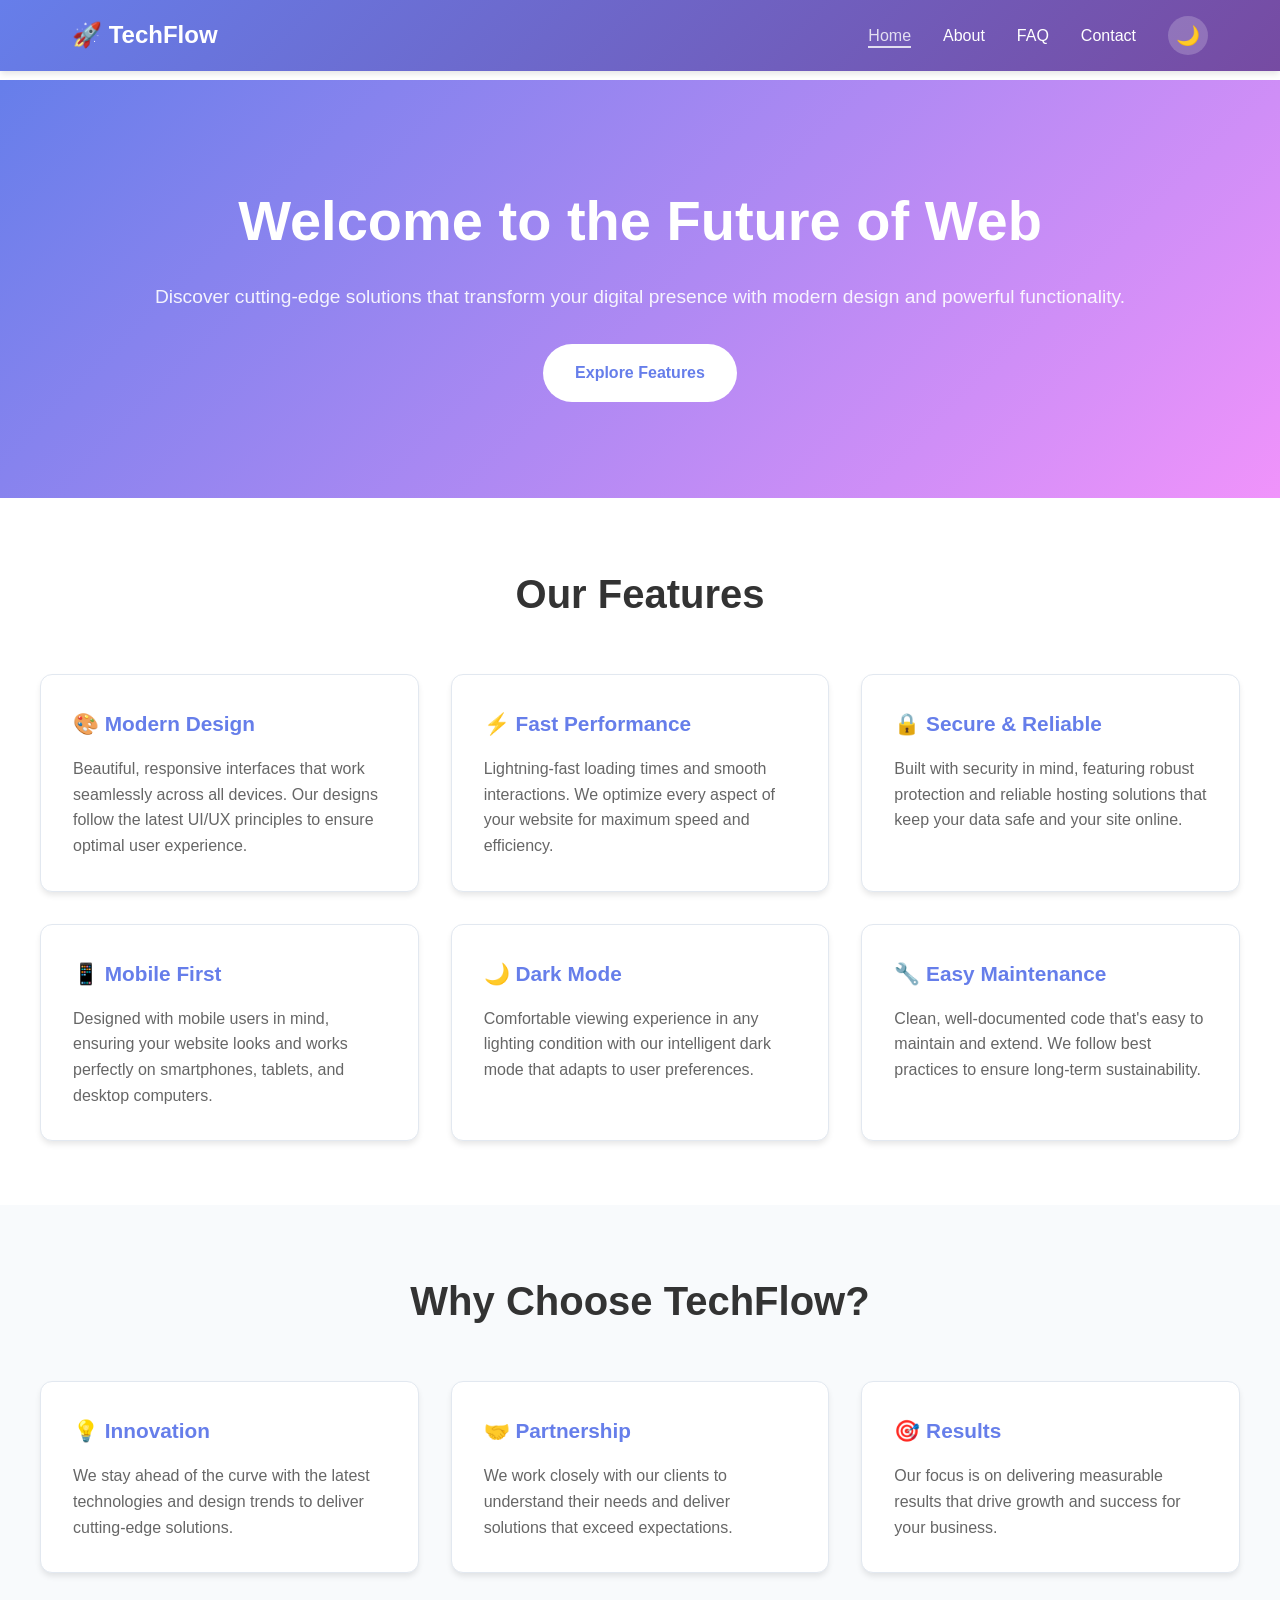
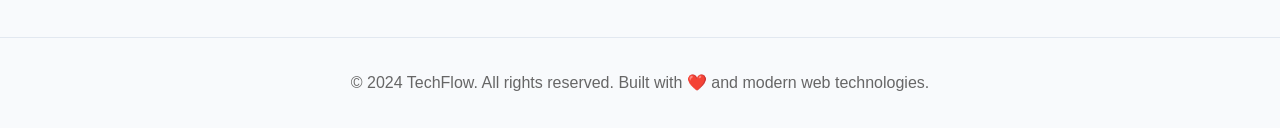
==== index.html @ b18c20d1 "Merge 587d68e99f4a07c1f8d3c327cdf5bd6d58d8a0d9 into d13f89bc27926cd7b11737c04a99f1c577ac0d6a" ====
<!DOCTYPE html>
<html lang="en">
<head>
    <meta charset="UTF-8">
    <meta name="viewport" content="width=device-width, initial-scale=1.0">
    <title>TechFlow - Modern Web Solutions</title>
    <link rel="stylesheet" href="styles.css">
    <meta name="description" content="TechFlow provides modern web solutions with cutting-edge technology and innovative design.">
    <link rel="icon" href="data:image/svg+xml,<svg xmlns='http://www.w3.org/2000/svg' viewBox='0 0 100 100'><text y='.9em' font-size='90'>🚀</text></svg>">
</head>
<body>
    <header>
        <nav>
            <a href="index.html" class="logo">🚀 TechFlow</a>
            <ul class="nav-links">
                <li><a href="index.html">Home</a></li>
                <li><a href="about.html">About</a></li>
                <li><a href="faq.html">FAQ</a></li>
                <li><a href="contact.html">Contact</a></li>
                <li><button class="theme-toggle" aria-label="Toggle theme">🌙</button></li>
            </ul>
            <button class="mobile-menu" aria-label="Toggle menu">☰</button>
        </nav>
    </header>

    <main>
        <section class="hero">
            <div class="container">
                <h1>Welcome to the Future of Web</h1>
                <p>Discover cutting-edge solutions that transform your digital presence with modern design and powerful functionality.</p>
                <a href="#features" class="btn">Explore Features</a>
            </div>
        </section>

        <section id="features" class="section">
            <div class="container">
                <h2 class="section-title">Our Features</h2>
                <div class="cards">
                    <div class="card">
                        <h3>🎨 Modern Design</h3>
                        <p>Beautiful, responsive interfaces that work seamlessly across all devices. Our designs follow the latest UI/UX principles to ensure optimal user experience.</p>
                    </div>
                    <div class="card">
                        <h3>⚡ Fast Performance</h3>
                        <p>Lightning-fast loading times and smooth interactions. We optimize every aspect of your website for maximum speed and efficiency.</p>
                    </div>
                    <div class="card">
                        <h3>🔒 Secure & Reliable</h3>
                        <p>Built with security in mind, featuring robust protection and reliable hosting solutions that keep your data safe and your site online.</p>
                    </div>
                    <div class="card">
                        <h3>📱 Mobile First</h3>
                        <p>Designed with mobile users in mind, ensuring your website looks and works perfectly on smartphones, tablets, and desktop computers.</p>
                    </div>
                    <div class="card">
                        <h3>🌙 Dark Mode</h3>
                        <p>Comfortable viewing experience in any lighting condition with our intelligent dark mode that adapts to user preferences.</p>
                    </div>
                    <div class="card">
                        <h3>🔧 Easy Maintenance</h3>
                        <p>Clean, well-documented code that's easy to maintain and extend. We follow best practices to ensure long-term sustainability.</p>
                    </div>
                </div>
            </div>
        </section>

        <section class="section" style="background: var(--bg-light);">
            <div class="container">
                <h2 class="section-title">Why Choose TechFlow?</h2>
                <div class="cards">
                    <div class="card">
                        <h3>💡 Innovation</h3>
                        <p>We stay ahead of the curve with the latest technologies and design trends to deliver cutting-edge solutions.</p>
                    </div>
                    <div class="card">
                        <h3>🤝 Partnership</h3>
                        <p>We work closely with our clients to understand their needs and deliver solutions that exceed expectations.</p>
                    </div>
                    <div class="card">
                        <h3>🎯 Results</h3>
                        <p>Our focus is on delivering measurable results that drive growth and success for your business.</p>
                    </div>
                </div>
            </div>
        </section>
    </main>

    <footer>
        <div class="container">
            <p>&copy; 2024 TechFlow. All rights reserved. Built with ❤️ and modern web technologies.</p>
        </div>
    </footer>

    <script src="script.js"></script>
</body>
</html>
---- styles.css ----
/* Modern CSS Reset */
* {
    margin: 0;
    padding: 0;
    box-sizing: border-box;
}

/* CSS Variables for Theme */
:root {
    --primary-color: #667eea;
    --secondary-color: #764ba2;
    --accent-color: #f093fb;
    --text-color: #333;
    --text-light: #666;
    --bg-color: #ffffff;
    --bg-light: #f8fafc;
    --border-color: #e2e8f0;
    --shadow: 0 4px 6px -1px rgba(0, 0, 0, 0.1);
    --shadow-lg: 0 20px 25px -5px rgba(0, 0, 0, 0.1);
}

/* Dark theme */
[data-theme="dark"] {
    --text-color: #f7fafc;
    --text-light: #a0aec0;
    --bg-color: #1a202c;
    --bg-light: #2d3748;
    --border-color: #4a5568;
}

/* Typography */
body {
    font-family: 'Segoe UI', Tahoma, Geneva, Verdana, sans-serif;
    line-height: 1.6;
    color: var(--text-color);
    background: var(--bg-color);
    transition: all 0.3s ease;
}

/* Header */
header {
    background: linear-gradient(135deg, var(--primary-color), var(--secondary-color));
    color: white;
    padding: 1rem 0;
    position: fixed;
    width: 100%;
    top: 0;
    z-index: 1000;
    box-shadow: var(--shadow);
}

nav {
    max-width: 1200px;
    margin: 0 auto;
    display: flex;
    justify-content: space-between;
    align-items: center;
    padding: 0 2rem;
}

.logo {
    font-size: 1.5rem;
    font-weight: bold;
    text-decoration: none;
    color: white;
}

.nav-links {
    display: flex;
    list-style: none;
    gap: 2rem;
    align-items: center;
}

.nav-links a {
    color: white;
    text-decoration: none;
    transition: opacity 0.3s ease;
    font-weight: 500;
}

.nav-links a:hover,
.nav-links a.active {
    opacity: 0.8;
    border-bottom: 2px solid white;
    padding-bottom: 2px;
}

/* Theme Toggle Button */
.theme-toggle {
    background: rgba(255, 255, 255, 0.2);
    border: none;
    color: white;
    padding: 0.5rem;
    border-radius: 50%;
    cursor: pointer;
    font-size: 1.2rem;
    transition: background 0.3s ease;
}

.theme-toggle:hover {
    background: rgba(255, 255, 255, 0.3);
}

/* Mobile Menu */
.mobile-menu {
    display: none;
    background: none;
    border: none;
    color: white;
    font-size: 1.5rem;
    cursor: pointer;
}

/* Main Content */
main {
    margin-top: 80px;
    min-height: calc(100vh - 160px);
}

/* Hero Section */
.hero {
    background: linear-gradient(135deg, var(--primary-color), var(--accent-color));
    color: white;
    text-align: center;
    padding: 6rem 2rem;
}

.hero h1 {
    font-size: 3.5rem;
    margin-bottom: 1rem;
    font-weight: 700;
}

.hero p {
    font-size: 1.2rem;
    margin-bottom: 2rem;
    opacity: 0.9;
}

.btn {
    display: inline-block;
    background: white;
    color: var(--primary-color);
    padding: 1rem 2rem;
    text-decoration: none;
    border-radius: 50px;
    font-weight: 600;
    transition: all 0.3s ease;
    border: none;
    cursor: pointer;
    font-size: 1rem;
}

.btn:hover {
    transform: translateY(-2px);
    box-shadow: var(--shadow-lg);
}

/* Sections */
.section {
    padding: 4rem 2rem;
}

.container {
    max-width: 1200px;
    margin: 0 auto;
}

.section-title {
    text-align: center;
    font-size: 2.5rem;
    margin-bottom: 3rem;
    color: var(--text-color);
}

/* Cards */
.cards {
    display: grid;
    grid-template-columns: repeat(auto-fit, minmax(300px, 1fr));
    gap: 2rem;
    margin-top: 3rem;
}

.card {
    background: var(--bg-color);
    border-radius: 12px;
    padding: 2rem;
    box-shadow: var(--shadow);
    transition: all 0.3s ease;
    border: 1px solid var(--border-color);
}

.card:hover {
    transform: translateY(-5px);
    box-shadow: var(--shadow-lg);
}

.card h3 {
    color: var(--primary-color);
    margin-bottom: 1rem;
    font-size: 1.3rem;
}

.card p {
    color: var(--text-light);
    line-height: 1.6;
}

/* Contact Form */
.contact-form {
    max-width: 600px;
    margin: 0 auto;
    background: var(--bg-light);
    padding: 2rem;
    border-radius: 12px;
    box-shadow: var(--shadow);
}

.form-group {
    margin-bottom: 1.5rem;
}

.form-group label {
    display: block;
    margin-bottom: 0.5rem;
    color: var(--text-color);
    font-weight: 500;
}

.form-group input,
.form-group textarea {
    width: 100%;
    padding: 1rem;
    border: 2px solid var(--border-color);
    border-radius: 8px;
    font-size: 1rem;
    background: var(--bg-color);
    color: var(--text-color);
    transition: border-color 0.3s ease;
}

.form-group input:focus,
.form-group textarea:focus {
    outline: none;
    border-color: var(--primary-color);
}

.form-group textarea {
    resize: vertical;
    height: 120px;
}

/* Footer */
footer {
    background: var(--bg-light);
    text-align: center;
    padding: 2rem;
    border-top: 1px solid var(--border-color);
    color: var(--text-light);
}

/* Animations */
@keyframes fadeInUp {
    from {
        opacity: 0;
        transform: translateY(30px);
    }
    to {
        opacity: 1;
        transform: translateY(0);
    }
}

.fade-in {
    animation: fadeInUp 0.6s ease-out;
}

/* Responsive Design */
@media (max-width: 768px) {
    .nav-links {
        display: none;
        position: absolute;
        top: 100%;
        left: 0;
        width: 100%;
        background: linear-gradient(135deg, var(--primary-color), var(--secondary-color));
        flex-direction: column;
        padding: 2rem;
        gap: 1rem;
    }

    .nav-links.active {
        display: flex;
    }

    .mobile-menu {
        display: block;
    }

    .hero h1 {
        font-size: 2.5rem;
    }

    .hero p {
        font-size: 1rem;
    }

    nav {
        padding: 0 1rem;
    }

    .section {
        padding: 3rem 1rem;
    }

    .cards {
        grid-template-columns: 1fr;
        gap: 1rem;
    }
}

/* Utility Classes */
.text-center {
    text-align: center;
}

.mb-2 {
    margin-bottom: 1rem;
}

.mt-2 {
    margin-top: 1rem;
}

/* FAQ Section */

.faq-section {
    padding: 60px 0;
}

.faq-item {
    background: var(--bg);
    padding: 18px 20px;
    border-radius: 12px;
    margin-bottom: 15px;
    border: 1px solid var(--border);
    cursor: pointer;
    transition: 0.25s ease;
}

.faq-item:hover {
    background: var(--bg-light);
    transform: translateY(-2px);
}

.faq-question {
    margin: 0;
    font-size: 1.1rem;
    font-weight: 600;
    color: var(--text);
    display: flex;
    justify-content: space-between;
    align-items: center;
}

.faq-question::after {
    content: "➕";
    font-size: 0.9rem;
    transition: transform 0.3s;
}

.faq-item.active .faq-question::after {
    transform: rotate(180deg);
}

.faq-answer {
    max-height: 0;
    overflow: hidden;
    margin-top: 0;
    color: var(--text-light);
    line-height: 1.5;
    transition: max-height 0.35s ease, margin-top 0.35s ease;
}

.faq-item.active .faq-answer {
    max-height: 500px;
    margin-top: 10px;
}

body.dark .faq-item {
    background: #1a1a1a;
    border-color: #2a2a2a;
}

body.dark .faq-item:hover {
    background: #222;
}

body.dark .faq-question {
    color: #fff;
}

body.dark .faq-answer {
    color: #ccc;
}
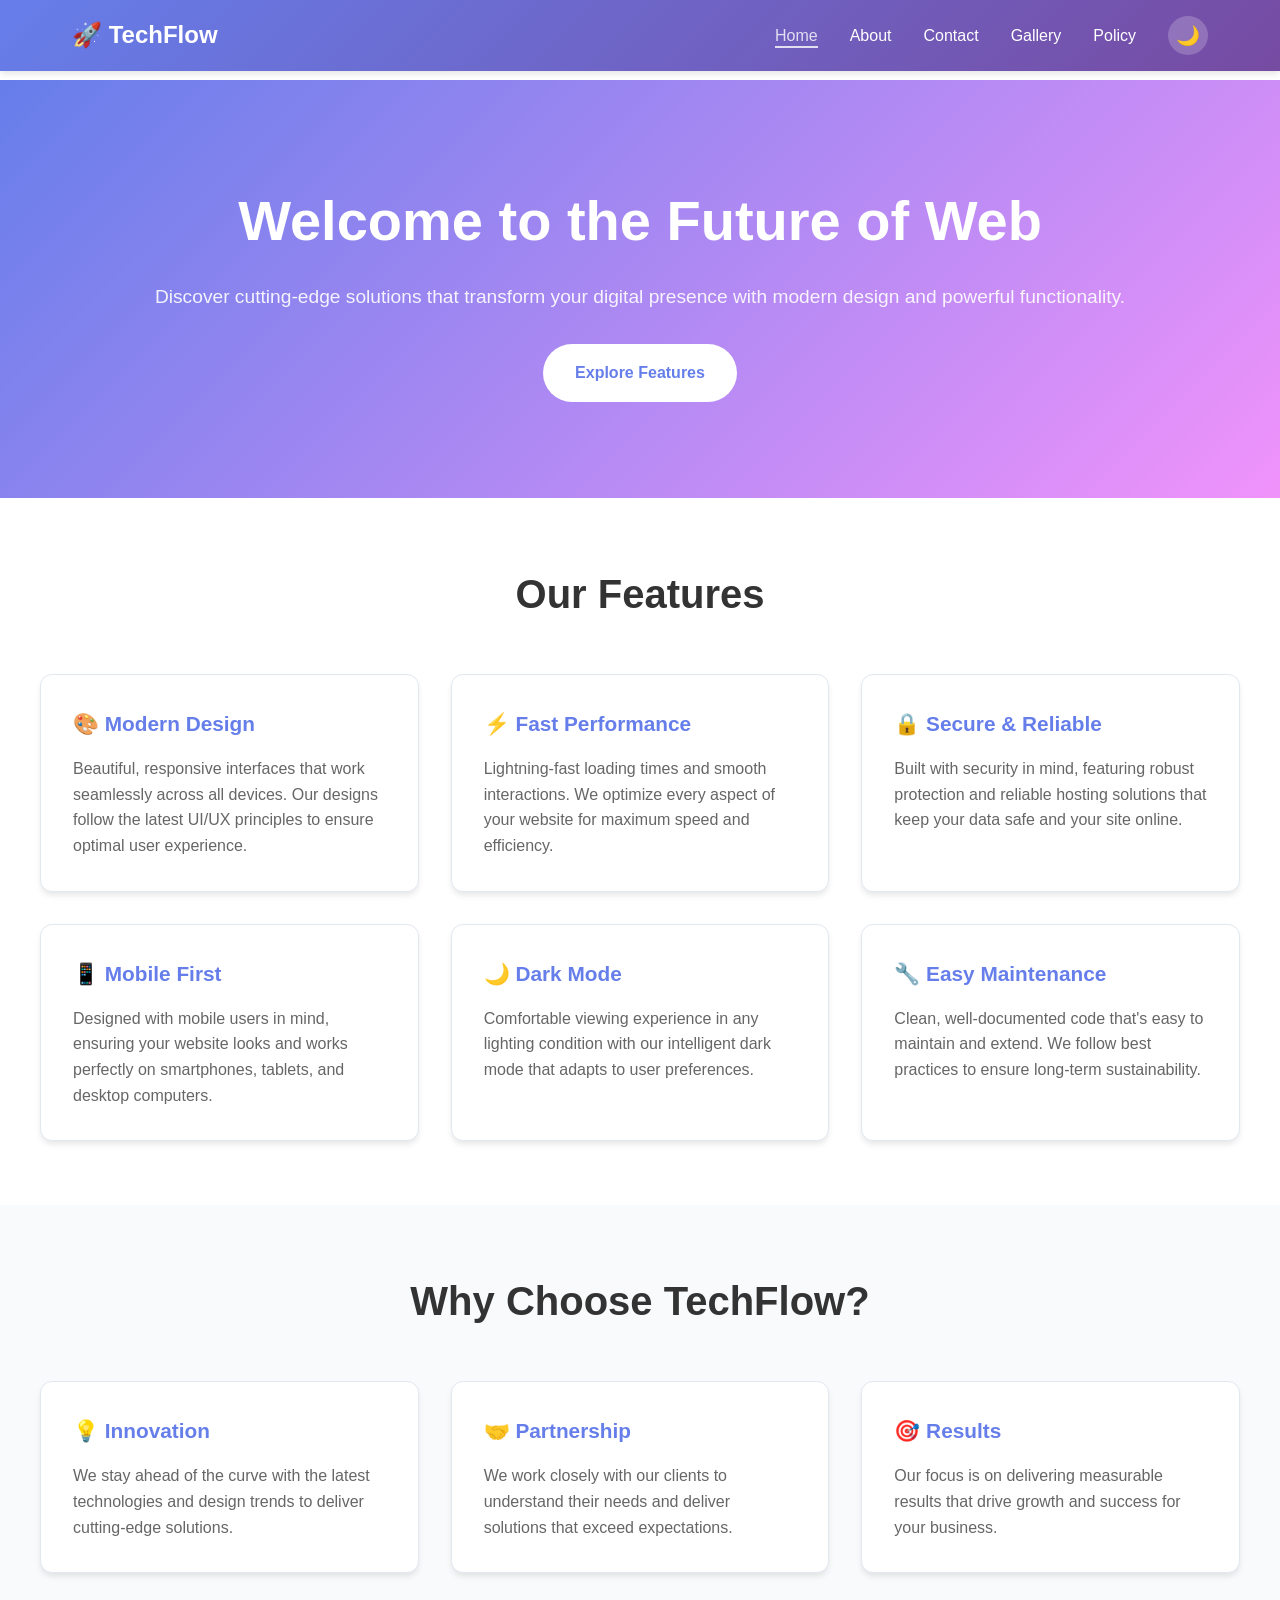
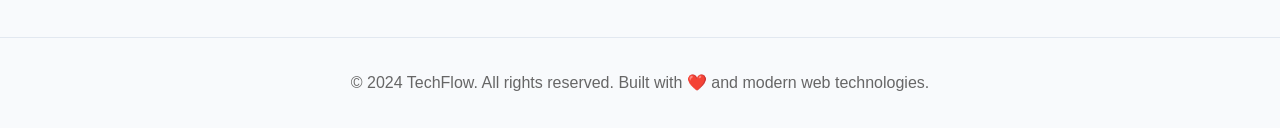
==== commit bc548492: "Merge 83e47b2e804199047679b8ce655b9cbf8718882e into d13f89bc27926cd7b11737c04a99f1c577ac0d6a" ====
--- a/index.html
+++ b/index.html
@@ -6,6 +6,7 @@
     <title>TechFlow - Modern Web Solutions</title>
     <link rel="stylesheet" href="styles.css">
     <meta name="description" content="TechFlow provides modern web solutions with cutting-edge technology and innovative design.">
+    
     <link rel="icon" href="data:image/svg+xml,<svg xmlns='http://www.w3.org/2000/svg' viewBox='0 0 100 100'><text y='.9em' font-size='90'>🚀</text></svg>">
 </head>
 <body>
@@ -15,8 +16,9 @@
             <ul class="nav-links">
                 <li><a href="index.html">Home</a></li>
                 <li><a href="about.html">About</a></li>
-                <li><a href="faq.html">FAQ</a></li>
                 <li><a href="contact.html">Contact</a></li>
+                <li><a href="gallery.html">Gallery</a></li>
+                <li><a href="policy.html">Policy</a></li>
                 <li><button class="theme-toggle" aria-label="Toggle theme">🌙</button></li>
             </ul>
             <button class="mobile-menu" aria-label="Toggle menu">☰</button>
--- a/styles.css
+++ b/styles.css
@@ -333,74 +333,283 @@
     margin-top: 1rem;
 }
 
-/* FAQ Section */
-
-.faq-section {
-    padding: 60px 0;
-}
-
-.faq-item {
-    background: var(--bg);
-    padding: 18px 20px;
+div.gallery {
+    display: flex;
+    flex-wrap: wrap;
+    gap: 20px;
+    justify-content: flex-start;
+    align-items: stretch;
+    padding: 1rem 0;
+    margin-top: 120px;
+}
+
+/* Card */
+div.gallery-item {
+    background: var(--bg-color);
+    width: 220px;
     border-radius: 12px;
-    margin-bottom: 15px;
-    border: 1px solid var(--border);
+    overflow: hidden;
+    box-shadow: var(--shadow);
+    border: 1px solid var(--border-color);
+    transition: transform 0.35s cubic-bezier(.2,.9,.2,1), box-shadow 0.35s, filter 0.35s;
     cursor: pointer;
+    position: relative;
+    display: flex;
+    flex-direction: column;
+}
+
+
+div.gallery-item .badge {
+    position: absolute;
+    top: 10px;
+    left: 10px;
+    background: linear-gradient(90deg, var(--primary-color), var(--accent-color));
+    color: #fff;
+    padding: 0.25rem 0.5rem;
+    font-size: 0.75rem;
+    border-radius: 999px;
+    box-shadow: 0 6px 12px rgba(0,0,0,0.08);
+    pointer-events: none;
+}
+
+div.gallery-item img {
+    width: 100%;
+    height: 150px;
+    object-fit: cover;
+    display: block;
+    transition: transform 0.45s ease, filter 0.35s ease;
+    will-change: transform;
+}
+
+
+div.gallery-item::after {
+    content: "";
+    position: absolute;
+    left: 0;
+    right: 0;
+    bottom: 56px; 
+    height: 56px;
+    background: linear-gradient(180deg, rgba(0,0,0,0) 0%, rgba(0,0,0,0.14) 100%);
+    pointer-events: none;
+}
+
+
+div.gallery-item:hover,
+div.gallery-item:focus-within {
+    transform: translateY(-10px);
+    box-shadow: 0 20px 30px rgba(0, 0, 0, 0.18);
+    z-index: 2;
+}
+div.gallery-item:hover img,
+div.gallery-item:focus-within img {
+    transform: scale(1.08);
+    filter: brightness(0.98);
+}
+
+
+div.gallery-item .one {
+    padding: 12px 14px;
+    text-align: center;
+    font-size: 16px;
+    font-weight: 600;
+    color: var(--text-color);
+    background: linear-gradient(180deg, transparent, rgba(0,0,0,0.01));
+    margin-top: auto;
+}
+
+
+div.gallery-item .meta {
+    font-size: 13px;
+    color: var(--text-light);
+    margin-top: 6px;
+}
+
+
+div.gallery-item a,
+div.gallery-item button {
+    display: block;
+    width: 100%;
+    border: 0;
+    background: transparent;
+    text-align: inherit;
+    color: inherit;
+}
+
+
+@media (max-width: 1024px) {
+    div.gallery-item {
+        width: 200px;
+    }
+}
+@media (max-width: 768px) {
+    div.gallery-item {
+        width: calc(50% - 10px);
+    }
+}
+@media (max-width: 480px) {
+    div.gallery-item {
+        width: 100%;
+    }
+}
+/* =============================
+   POLICY PAGE STYLING (NEW)
+============================= */
+
+/* Page Container */
+.policy-container {
+    max-width: 1200px;
+    margin: 0 auto;
+    padding: 2rem 1.5rem;
+    margin-top: 50px; /* below header */
+    color: var(--text-color);
+}
+
+/* Header Branding */
+.policy-header {
+    display: flex;
+    gap: 16px;
+    align-items: center;
+    margin-bottom: 2rem;
+}
+
+.policy-logo {
+    width: 55px;
+    height: 55px;
+    background: linear-gradient(135deg, var(--primary-color), var(--accent-color));
+    border-radius: 14px;
+}
+
+.policy-header h1 {
+    font-size: 2rem;
+    font-weight: 700;
+}
+
+.policy-header p {
+    color: var(--text-light);
+    margin-top: 40px;
+}
+
+/* Card Layout — now SINGLE COLUMN */
+.policy-card {
+    background: var(--bg-color);
+    padding: 2rem;
+    border-radius: 16px;
+    box-shadow: var(--shadow);
+    border: 1px solid var(--border-color);
+    display: block; /* changed from grid */
+}
+
+/* ----------- HORIZONTAL TABLE OF CONTENTS (TOP) ----------- */
+
+.policy-toc {
+    position: sticky;
+    top: 80px;
+    background: var(--bg-color);
+    padding: 1rem 0;
+    border-bottom: 1px solid var(--border-color);
+    z-index: 50;
+}
+
+.policy-toc h3 {
+    display: none; /* Hide title */
+}
+
+.policy-toc ul {
+    display: flex;
+    gap: 1rem;
+    list-style: none;
+    overflow-x: auto;
+    padding-bottom: 0.5rem;
+}
+
+.policy-toc li {
+    margin-bottom: 0; /* remove old spacing */
+}
+
+.policy-toc a {
+    text-decoration: none;
+    color: var(--text-light);
+    padding: 8px 14px;
+    border-radius: 8px;
+    white-space: nowrap;
+    display: block;
     transition: 0.25s ease;
 }
 
-.faq-item:hover {
+.policy-toc a:hover {
     background: var(--bg-light);
-    transform: translateY(-2px);
-}
-
-.faq-question {
-    margin: 0;
-    font-size: 1.1rem;
+    color: var(--primary-color);
+}
+
+.policy-toc a.active {
+    background: var(--primary-color);
+    color: white;
+}
+
+/* ----------- POLICY CONTENT ----------- */
+
+.policy-content {
+    margin-top: 2rem;
+}
+
+.policy-content h2 {
+    font-size: 1.7rem;
+    margin-top: 1rem;
     font-weight: 600;
-    color: var(--text);
-    display: flex;
-    justify-content: space-between;
-    align-items: center;
-}
-
-.faq-question::after {
-    content: "➕";
+    color: var(--text-color);
+}
+
+.policy-content p {
+    margin-top: 1rem;
+    color: var(--text-color);
+}
+
+.policy-content ul {
+    margin-top: 1rem;
+    padding-left: 20px;
+    color: var(--text-light);
+}
+
+.policy-content .meta {
+    color: var(--text-light);
     font-size: 0.9rem;
-    transition: transform 0.3s;
-}
-
-.faq-item.active .faq-question::after {
-    transform: rotate(180deg);
-}
-
-.faq-answer {
-    max-height: 0;
-    overflow: hidden;
-    margin-top: 0;
-    color: var(--text-light);
-    line-height: 1.5;
-    transition: max-height 0.35s ease, margin-top 0.35s ease;
-}
-
-.faq-item.active .faq-answer {
-    max-height: 500px;
-    margin-top: 10px;
-}
-
-body.dark .faq-item {
-    background: #1a1a1a;
-    border-color: #2a2a2a;
-}
-
-body.dark .faq-item:hover {
-    background: #222;
-}
-
-body.dark .faq-question {
-    color: #fff;
-}
-
-body.dark .faq-answer {
-    color: #ccc;
-}
+}
+
+/* Details Section */
+.policy-content details {
+    background: var(--bg-light);
+    padding: 1rem;
+    border-radius: 10px;
+    border: 1px solid var(--border-color);
+    margin-top: 1rem;
+}
+
+.policy-content summary {
+    cursor: pointer;
+    font-weight: 600;
+    margin-bottom: 0.5rem;
+}
+
+/* Contact box */
+.policy-content pre {
+    background: var(--bg-light);
+    padding: 1rem;
+    border-radius: 10px;
+    border: 1px solid var(--border-color);
+    white-space: pre-wrap;
+}
+
+/* Footer */
+.policy-footer {
+    text-align: center;
+    margin-top: 2.5rem;
+    padding: 2rem;
+    color: var(--text-light);
+}
+
+/* Responsive */
+@media (max-width: 900px) {
+    .policy-toc ul {
+        gap: 0.5rem;
+    }
+}
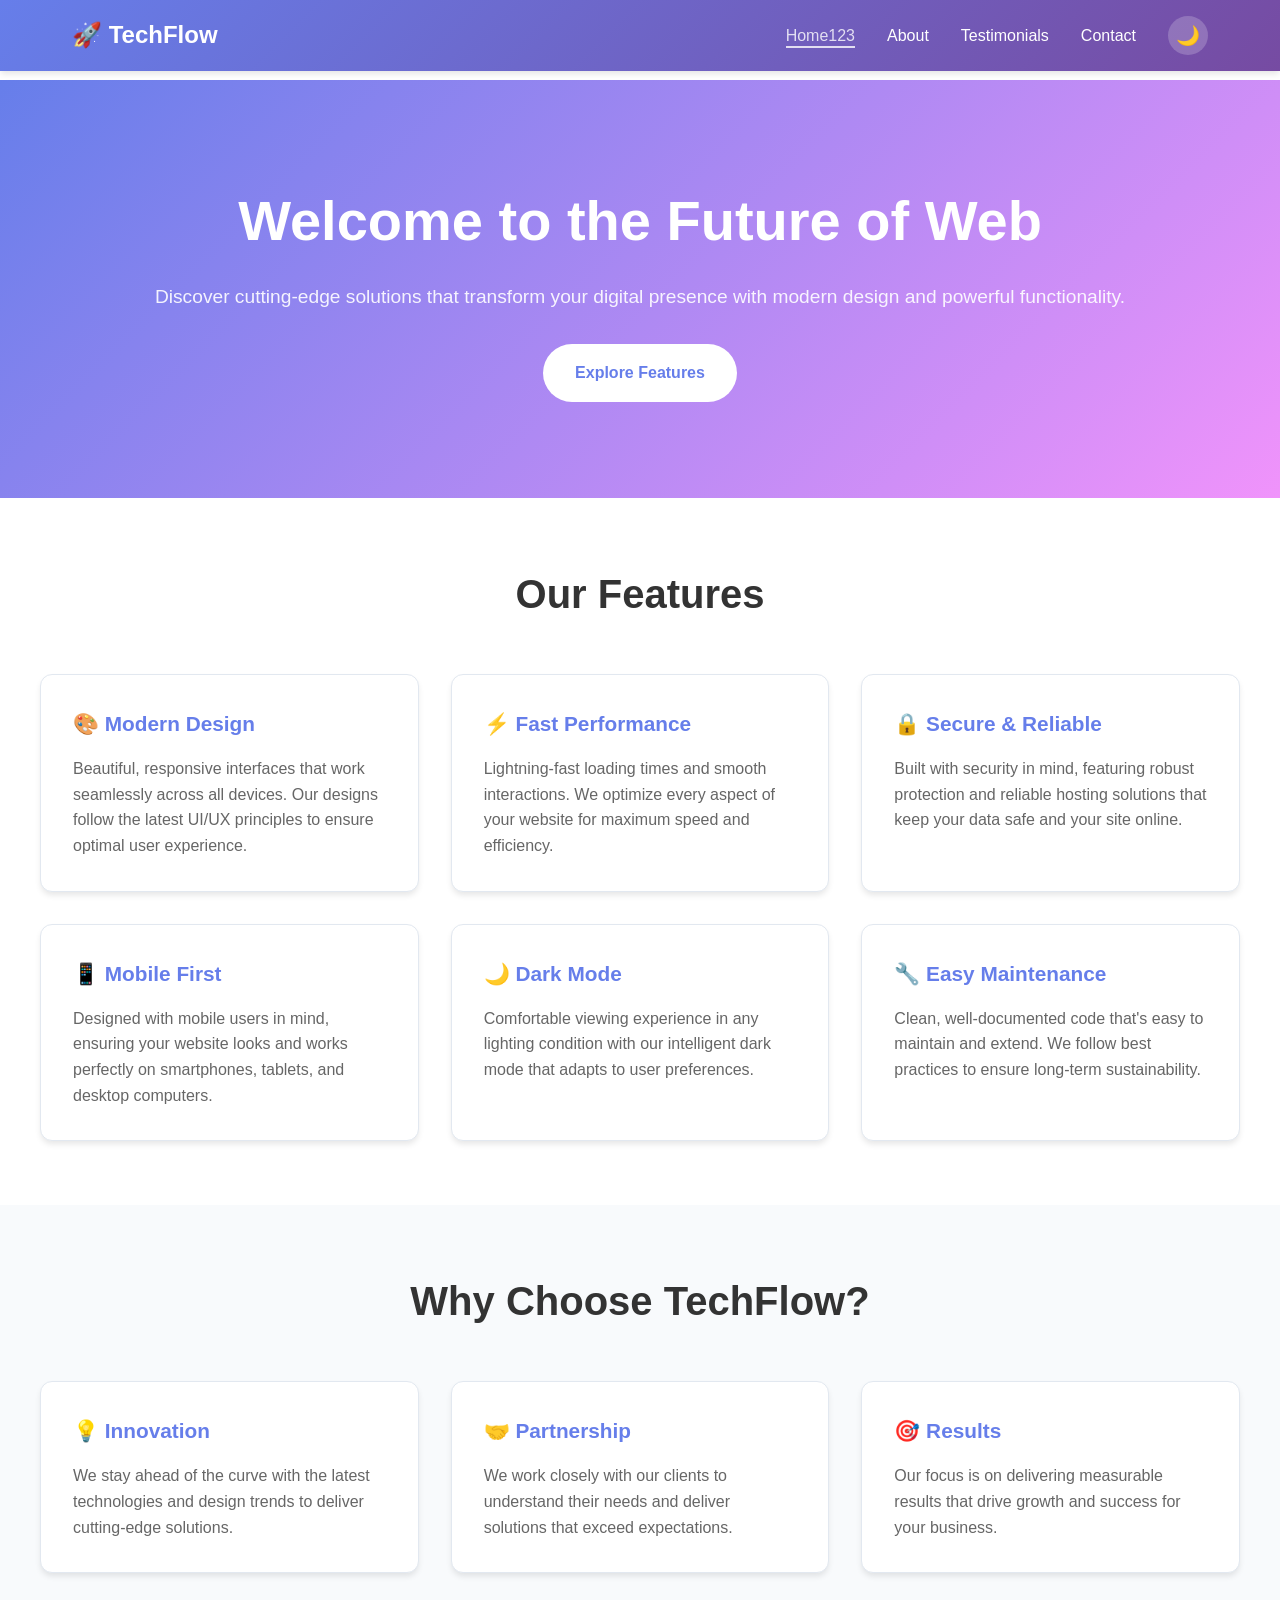
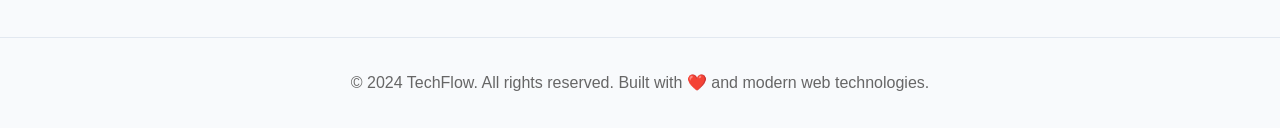
==== commit e82378fd: "Merge 4e12eeef7d5f7307e811977f79824d04627dd2b0 into e3f1cab44e240ab74a42fd7974aa0d765b039987" ====
--- a/index.html
+++ b/index.html
@@ -6,7 +6,6 @@
     <title>TechFlow - Modern Web Solutions</title>
     <link rel="stylesheet" href="styles.css">
     <meta name="description" content="TechFlow provides modern web solutions with cutting-edge technology and innovative design.">
-    
     <link rel="icon" href="data:image/svg+xml,<svg xmlns='http://www.w3.org/2000/svg' viewBox='0 0 100 100'><text y='.9em' font-size='90'>🚀</text></svg>">
 </head>
 <body>
@@ -14,11 +13,10 @@
         <nav>
             <a href="index.html" class="logo">🚀 TechFlow</a>
             <ul class="nav-links">
-                <li><a href="index.html">Home</a></li>
+                <li><a href="index.html">Home123</a></li>
                 <li><a href="about.html">About</a></li>
+                <li><a href="testimonials.html">Testimonials</a></li>
                 <li><a href="contact.html">Contact</a></li>
-                <li><a href="gallery.html">Gallery</a></li>
-                <li><a href="policy.html">Policy</a></li>
                 <li><button class="theme-toggle" aria-label="Toggle theme">🌙</button></li>
             </ul>
             <button class="mobile-menu" aria-label="Toggle menu">☰</button>
--- a/styles.css
+++ b/styles.css
@@ -45,7 +45,7 @@
     position: fixed;
     width: 100%;
     top: 0;
-    z-index: 1000;
+    /* z-index: 1; */
     box-shadow: var(--shadow);
 }
 
@@ -64,6 +64,7 @@
     text-decoration: none;
     color: white;
 }
+
 
 .nav-links {
     display: flex;
@@ -279,24 +280,41 @@
 /* Responsive Design */
 @media (max-width: 768px) {
     .nav-links {
-        display: none;
+
         position: absolute;
-        top: 100%;
-        left: 0;
+        top: -300px;
+        right: 0;
+        background: linear-gradient(135deg, var(--primary-color), var(--secondary-color));
         width: 100%;
-        background: linear-gradient(135deg, var(--primary-color), var(--secondary-color));
         flex-direction: column;
-        padding: 2rem;
-        gap: 1rem;
+        gap: 1.5rem;
+        padding: 2rem 0;
+        transition: transform 1s ease, top 0.4s ease;
+        transform: translateY(-100%);
     }
 
     .nav-links.active {
-        display: flex;
+        top: 60px;
+        transform: translateY(0);
     }
 
     .mobile-menu {
         display: block;
     }
+
+    nav .nav-links a {
+        font-size: 1.2rem;
+        padding: 0.5rem 0;
+    }
+
+    .logo, header{
+  z-index:1000;
+}
+
+.nav-links {
+  z-index:-1;
+}
+
 
     .hero h1 {
         font-size: 2.5rem;
@@ -333,283 +351,58 @@
     margin-top: 1rem;
 }
 
-div.gallery {
-    display: flex;
-    flex-wrap: wrap;
+/* Testimonials */
+
+.testimonials {
+    padding: 60px 0;
+}
+
+.testimonial-grid {
+    display: grid;
     gap: 20px;
-    justify-content: flex-start;
-    align-items: stretch;
-    padding: 1rem 0;
-    margin-top: 120px;
-}
-
-/* Card */
-div.gallery-item {
-    background: var(--bg-color);
-    width: 220px;
-    border-radius: 12px;
-    overflow: hidden;
-    box-shadow: var(--shadow);
-    border: 1px solid var(--border-color);
-    transition: transform 0.35s cubic-bezier(.2,.9,.2,1), box-shadow 0.35s, filter 0.35s;
-    cursor: pointer;
-    position: relative;
-    display: flex;
-    flex-direction: column;
-}
-
-
-div.gallery-item .badge {
-    position: absolute;
-    top: 10px;
-    left: 10px;
-    background: linear-gradient(90deg, var(--primary-color), var(--accent-color));
-    color: #fff;
-    padding: 0.25rem 0.5rem;
-    font-size: 0.75rem;
-    border-radius: 999px;
-    box-shadow: 0 6px 12px rgba(0,0,0,0.08);
-    pointer-events: none;
-}
-
-div.gallery-item img {
-    width: 100%;
-    height: 150px;
-    object-fit: cover;
-    display: block;
-    transition: transform 0.45s ease, filter 0.35s ease;
-    will-change: transform;
-}
-
-
-div.gallery-item::after {
-    content: "";
-    position: absolute;
-    left: 0;
-    right: 0;
-    bottom: 56px; 
-    height: 56px;
-    background: linear-gradient(180deg, rgba(0,0,0,0) 0%, rgba(0,0,0,0.14) 100%);
-    pointer-events: none;
-}
-
-
-div.gallery-item:hover,
-div.gallery-item:focus-within {
-    transform: translateY(-10px);
-    box-shadow: 0 20px 30px rgba(0, 0, 0, 0.18);
-    z-index: 2;
-}
-div.gallery-item:hover img,
-div.gallery-item:focus-within img {
-    transform: scale(1.08);
-    filter: brightness(0.98);
-}
-
-
-div.gallery-item .one {
-    padding: 12px 14px;
-    text-align: center;
-    font-size: 16px;
+    grid-template-columns: repeat(auto-fit, minmax(260px, 1fr));
+}
+
+.testimonial-card {
+    background: var(--bg);
+    padding: 25px;
+    border-radius: 14px;
+    border: 1px solid var(--border);
+    box-shadow: 0 4px 10px rgba(0,0,0,0.04);
+    transition: 0.25s ease;
+    transform: translateY(0);
+}
+
+.testimonial-card:hover {
+    transform: translateY(-5px);
+    background: var(--bg-light);
+}
+
+.testimonial-text {
+    font-size: 1rem;
+    margin-bottom: 12px;
+    color: var(--text);
+}
+
+.testimonial-name {
     font-weight: 600;
-    color: var(--text-color);
-    background: linear-gradient(180deg, transparent, rgba(0,0,0,0.01));
-    margin-top: auto;
-}
-
-
-div.gallery-item .meta {
-    font-size: 13px;
     color: var(--text-light);
-    margin-top: 6px;
-}
-
-
-div.gallery-item a,
-div.gallery-item button {
-    display: block;
-    width: 100%;
-    border: 0;
-    background: transparent;
-    text-align: inherit;
-    color: inherit;
-}
-
-
-@media (max-width: 1024px) {
-    div.gallery-item {
-        width: 200px;
-    }
-}
-@media (max-width: 768px) {
-    div.gallery-item {
-        width: calc(50% - 10px);
-    }
-}
-@media (max-width: 480px) {
-    div.gallery-item {
-        width: 100%;
-    }
-}
-/* =============================
-   POLICY PAGE STYLING (NEW)
-============================= */
-
-/* Page Container */
-.policy-container {
-    max-width: 1200px;
-    margin: 0 auto;
-    padding: 2rem 1.5rem;
-    margin-top: 50px; /* below header */
-    color: var(--text-color);
-}
-
-/* Header Branding */
-.policy-header {
-    display: flex;
-    gap: 16px;
-    align-items: center;
-    margin-bottom: 2rem;
-}
-
-.policy-logo {
-    width: 55px;
-    height: 55px;
-    background: linear-gradient(135deg, var(--primary-color), var(--accent-color));
-    border-radius: 14px;
-}
-
-.policy-header h1 {
-    font-size: 2rem;
-    font-weight: 700;
-}
-
-.policy-header p {
-    color: var(--text-light);
-    margin-top: 40px;
-}
-
-/* Card Layout — now SINGLE COLUMN */
-.policy-card {
-    background: var(--bg-color);
-    padding: 2rem;
-    border-radius: 16px;
-    box-shadow: var(--shadow);
-    border: 1px solid var(--border-color);
-    display: block; /* changed from grid */
-}
-
-/* ----------- HORIZONTAL TABLE OF CONTENTS (TOP) ----------- */
-
-.policy-toc {
-    position: sticky;
-    top: 80px;
-    background: var(--bg-color);
-    padding: 1rem 0;
-    border-bottom: 1px solid var(--border-color);
-    z-index: 50;
-}
-
-.policy-toc h3 {
-    display: none; /* Hide title */
-}
-
-.policy-toc ul {
-    display: flex;
-    gap: 1rem;
-    list-style: none;
-    overflow-x: auto;
-    padding-bottom: 0.5rem;
-}
-
-.policy-toc li {
-    margin-bottom: 0; /* remove old spacing */
-}
-
-.policy-toc a {
-    text-decoration: none;
-    color: var(--text-light);
-    padding: 8px 14px;
-    border-radius: 8px;
-    white-space: nowrap;
-    display: block;
-    transition: 0.25s ease;
-}
-
-.policy-toc a:hover {
-    background: var(--bg-light);
-    color: var(--primary-color);
-}
-
-.policy-toc a.active {
-    background: var(--primary-color);
-    color: white;
-}
-
-/* ----------- POLICY CONTENT ----------- */
-
-.policy-content {
-    margin-top: 2rem;
-}
-
-.policy-content h2 {
-    font-size: 1.7rem;
-    margin-top: 1rem;
-    font-weight: 600;
-    color: var(--text-color);
-}
-
-.policy-content p {
-    margin-top: 1rem;
-    color: var(--text-color);
-}
-
-.policy-content ul {
-    margin-top: 1rem;
-    padding-left: 20px;
-    color: var(--text-light);
-}
-
-.policy-content .meta {
-    color: var(--text-light);
-    font-size: 0.9rem;
-}
-
-/* Details Section */
-.policy-content details {
-    background: var(--bg-light);
-    padding: 1rem;
-    border-radius: 10px;
-    border: 1px solid var(--border-color);
-    margin-top: 1rem;
-}
-
-.policy-content summary {
-    cursor: pointer;
-    font-weight: 600;
-    margin-bottom: 0.5rem;
-}
-
-/* Contact box */
-.policy-content pre {
-    background: var(--bg-light);
-    padding: 1rem;
-    border-radius: 10px;
-    border: 1px solid var(--border-color);
-    white-space: pre-wrap;
-}
-
-/* Footer */
-.policy-footer {
-    text-align: center;
-    margin-top: 2.5rem;
-    padding: 2rem;
-    color: var(--text-light);
-}
-
-/* Responsive */
-@media (max-width: 900px) {
-    .policy-toc ul {
-        gap: 0.5rem;
-    }
-}+}
+
+/* DARK MODE */
+body.dark .testimonial-card {
+    background: #1a1a1a;
+    border-color: #2a2a2a;
+}
+
+body.dark .testimonial-card:hover {
+    background: #222;
+}
+
+body.dark .testimonial-text {
+    color: #eee;
+}
+
+body.dark .testimonial-name {
+    color: #bbb;
+}
